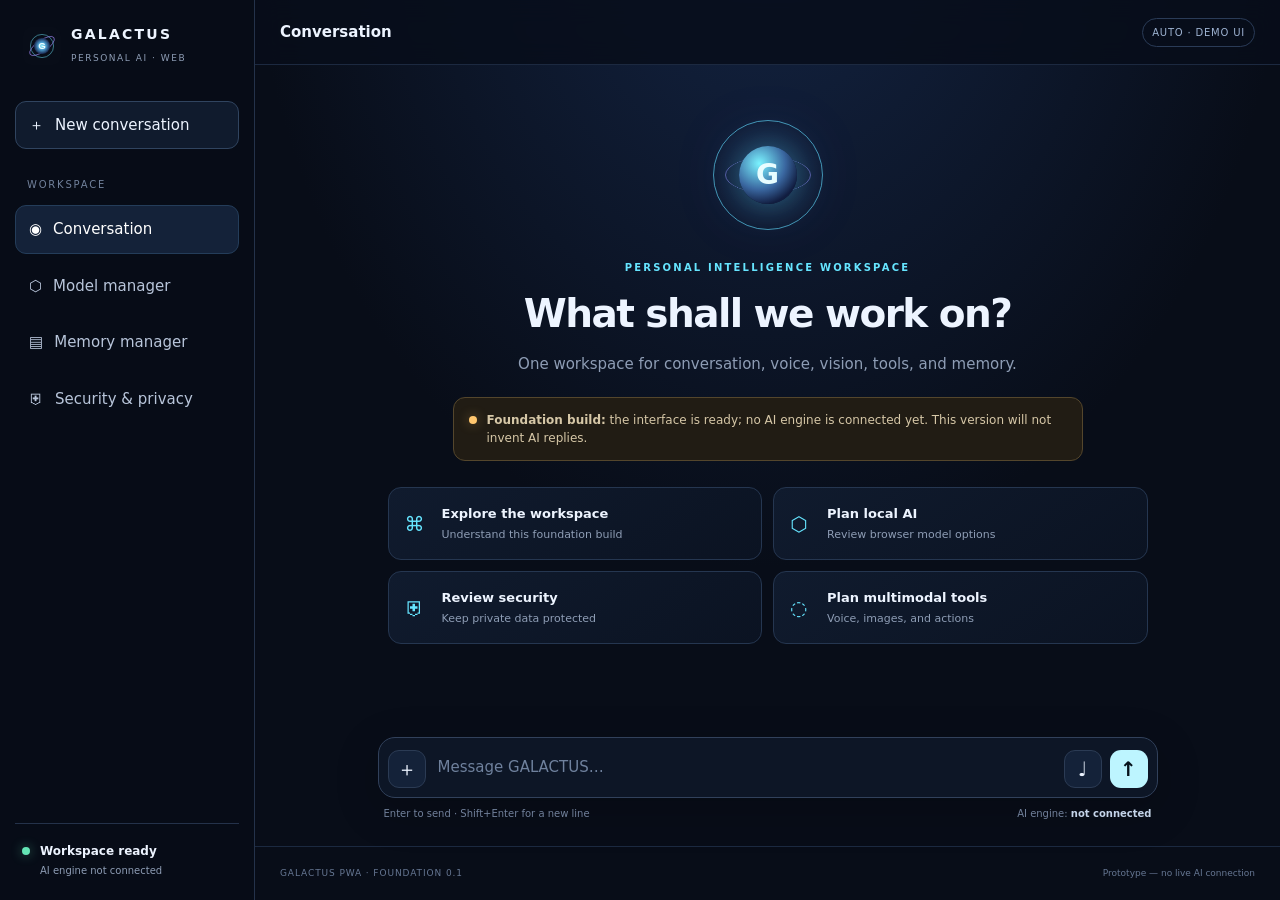
==== docs/index.html @ 1dd06856 "Add files via upload" ====
<!doctype html>
<html lang="en">
<head>
  <meta charset="utf-8"><meta name="viewport" content="width=device-width, initial-scale=1, viewport-fit=cover">
  <meta name="theme-color" content="#080d18"><meta name="description" content="GALACTUS PWA — personal AI workspace foundation">
  <link rel="manifest" href="manifest.webmanifest"><link rel="icon" href="icon.svg" type="image/svg+xml"><link rel="stylesheet" href="styles.css">
  <title>GALACTUS</title>
</head>
<body>
  <div class="app-shell">
    <aside class="sidebar" id="sidebar">
      <div class="brand"><img src="icon.svg" alt="" width="38" height="38"><div><strong>GALACTUS</strong><small>PERSONAL AI · WEB</small></div></div>
      <button class="new-chat" id="newChat">＋ <span>New conversation</span></button>
      <div class="side-label">WORKSPACE</div>
      <button class="nav-item active" data-view="chat">◉ <span>Conversation</span></button>
      <button class="nav-item" data-view="models">⬡ <span>Model manager</span></button>
      <button class="nav-item" data-view="memory">▤ <span>Memory manager</span></button>
      <button class="nav-item" data-view="security">⛨ <span>Security & privacy</span></button>
      <div class="sidebar-bottom"><span class="status-dot"></span><div><b>Workspace ready</b><small>AI engine not connected</small></div></div>
    </aside>
    <main class="main">
      <header class="topbar"><button id="menuToggle" class="icon-button" aria-label="Toggle navigation">☰</button><div class="top-title" id="topTitle">Conversation</div><div class="top-right"><span class="mode-pill">AUTO · DEMO UI</span><button id="installBtn" class="install-btn" hidden>Install</button></div></header>
      <section class="view active" id="view-chat">
        <div class="chat-scroll" id="chatScroll"><div class="welcome" id="welcome">
          <div class="core-wrap"><div class="core-ring ring-one"></div><div class="core-ring ring-two"></div><div class="core"><span>G</span></div></div>
          <p class="eyebrow">PERSONAL INTELLIGENCE WORKSPACE</p><h1>What shall we work on?</h1><p class="muted intro">One workspace for conversation, voice, vision, tools, and memory.</p>
          <div class="status-note"><span class="status-dot amber"></span><span><b>Foundation build:</b> the interface is ready; no AI engine is connected yet. This version will not invent AI replies.</span></div>
          <div class="suggestions"><button class="suggestion" data-prompt="Explain how this GALACTUS PWA foundation works."><span>⌘</span><b>Explore the workspace</b><small>Understand this foundation build</small></button><button class="suggestion" data-prompt="Help me plan the local AI engine integration."><span>⬡</span><b>Plan local AI</b><small>Review browser model options</small></button><button class="suggestion" data-prompt="List the security requirements before connecting an online model."><span>⛨</span><b>Review security</b><small>Keep private data protected</small></button><button class="suggestion" data-prompt="Help me plan voice and image features for the PWA."><span>◌</span><b>Plan multimodal tools</b><small>Voice, images, and actions</small></button></div>
        </div><div class="messages" id="messages" aria-live="polite"></div></div>
        <div class="composer-area"><div class="attachment-preview" id="attachmentPreview" hidden></div><form class="composer" id="chatForm"><button type="button" id="attachBtn" class="compose-tool" title="Choose an image" aria-label="Choose an image">＋</button><input type="file" id="imageInput" accept="image/*" hidden><textarea id="promptInput" rows="1" placeholder="Message GALACTUS…" aria-label="Message GALACTUS"></textarea><button type="button" id="voiceBtn" class="compose-tool" title="Voice input" aria-label="Voice input">♩</button><button type="submit" class="send-btn" aria-label="Send message">↑</button></form><div class="composer-foot"><span id="voiceStatus">Enter to send · Shift+Enter for a new line</span><span>AI engine: <b>not connected</b></span></div></div>
      </section>
      <section class="view panel-view" id="view-models"><div class="panel-heading"><p class="eyebrow">INTELLIGENCE</p><h1>Model manager</h1><p class="muted">Prepare the routing layer before adding real model runtimes.</p></div><div class="info-card"><div class="card-icon">⬡</div><div><h3>Local model runtime</h3><p>A browser runtime has not been selected or validated. Your existing GGUF model cannot be loaded directly by this page without a compatible runtime.</p><span class="tag pending">Not connected</span></div></div>
        <div class="info-card runtime-setup"><div class="card-icon">⌁</div><div class="runtime-content"><h3>Runtime connection test</h3><p>Connect this page to a backend you control. The URL is stored in this browser only; do not enter API keys here.</p><label for="backendUrl">Backend base URL</label><input id="backendUrl" type="url" placeholder="https://your-secure-backend.example" autocomplete="url"><div class="runtime-actions"><button id="saveBackendBtn" class="secondary-btn" type="button">Save URL</button><button id="testBackendBtn" class="secondary-btn" type="button">Test connection</button></div><p id="runtimeStatus" class="runtime-status" role="status">No backend configured. AI requests remain disabled.</p></div></div><div class="info-card"><div class="card-icon">⇄</div><div><h3>Online model routing</h3><p>Not connected. Requests must go through a secure backend. API keys must never be placed in client-side JavaScript.</p><span class="tag pending">Needs backend</span></div></div><div class="info-card"><div class="card-icon">◈</div><div><h3>Modes</h3><p>Planned: Auto, Fast, Reasoning, Creative, and Complex. These are UI placeholders until a router is implemented.</p><span class="tag">Planned</span></div></div></section>
      <section class="view panel-view" id="view-memory"><div class="panel-heading"><p class="eyebrow">USER CONTROL</p><h1>Memory manager</h1><p class="muted">This foundation stores conversation history only in this browser on this device.</p></div><div class="info-card"><div class="card-icon">▤</div><div><h3>Conversation storage</h3><p>Messages are saved in local browser storage. This is not encrypted vault storage and should not be used for secrets.</p><div class="card-actions"><button class="secondary-btn" id="exportBtn">Export conversations</button><button class="danger-btn" id="clearBtn">Delete local history</button></div></div></div><div class="info-card"><div class="card-icon">✧</div><div><h3>Persistent personal memory</h3><p>Not implemented yet. Future memory must be inspectable, editable, exportable, and deletable by the user.</p><span class="tag pending">Needs implementation</span></div></div></section>
      <section class="view panel-view" id="view-security"><div class="panel-heading"><p class="eyebrow">PROTECTION</p><h1>Security & privacy</h1><p class="muted">Controls and truthful status for this foundation build.</p></div><div class="info-card"><div class="card-icon">⛨</div><div><h3>Data handling</h3><p>Conversation history remains in this browser's local storage unless you export it. Clearing browser/site data may remove it. Do not enter passwords, API keys, or sensitive personal information.</p><span class="tag">Local-only UI</span></div></div><div class="info-card"><div class="card-icon">⌁</div><div><h3>Permissions</h3><p>Microphone access is requested only when you tap voice input and your browser supports speech recognition. Image selection stays on-device in this prototype; image understanding is not connected.</p><span class="tag">User initiated</span></div></div><div class="info-card"><div class="card-icon">⚠</div><div><h3>Before public deployment</h3><p>Use HTTPS, add a secure backend for online models, validate uploads, implement authentication if needed, and avoid logging private prompts.</p><span class="tag pending">Deployment checklist</span></div></div></section>
      <footer class="footer">GALACTUS PWA · FOUNDATION 0.1 <span>Prototype — no live AI connection</span></footer>
    </main>
  </div>
  <script src="app.js"></script>
</body></html>
---- docs/styles.css ----
:root{color-scheme:dark;--bg:#080d18;--panel:#0d1423;--panel2:#111b2d;--line:#24324a;--text:#edf4ff;--muted:#8e9db5;--cyan:#66e5ff;--violet:#a58bff;--amber:#ffc66e;--danger:#ff788b}*{box-sizing:border-box}body{margin:0;background:radial-gradient(ellipse at 60% -15%,#142545 0,transparent 48%),var(--bg);color:var(--text);font:15px/1.5 Inter,ui-sans-serif,system-ui,-apple-system,BlinkMacSystemFont,"Segoe UI",sans-serif}button,input,textarea{font:inherit}button{cursor:pointer;color:inherit}.app-shell{min-height:100dvh;display:flex}.sidebar{width:255px;flex-shrink:0;background:rgba(7,12,23,.92);border-right:1px solid var(--line);padding:22px 15px;display:flex;flex-direction:column;gap:8px}.brand{display:flex;align-items:center;gap:10px;padding:2px 8px 25px}.brand strong{letter-spacing:.16em;font-size:14px;display:block}.brand small{font-size:9px;letter-spacing:.17em;color:var(--muted)}.new-chat,.nav-item{border:1px solid transparent;background:transparent;border-radius:11px;padding:12px 13px;text-align:left;display:flex;gap:11px;align-items:center;color:#b8c5da}.new-chat{border-color:#30445f;background:#101b2d;color:var(--text);margin-bottom:20px}.new-chat:hover,.nav-item:hover,.nav-item.active{background:#142239;border-color:#243d5a;color:#fff}.side-label{font-size:10px;letter-spacing:.18em;color:#71819b;padding:0 12px 5px}.sidebar-bottom{margin-top:auto;border-top:1px solid var(--line);padding:18px 7px 0;display:flex;gap:10px;align-items:flex-start;font-size:12px}.sidebar-bottom b,.sidebar-bottom small{display:block}.sidebar-bottom small{color:var(--muted);margin-top:3px}.status-dot{width:8px;height:8px;display:inline-block;border-radius:50%;background:#64e5b5;box-shadow:0 0 12px #64e5b577;flex-shrink:0;margin-top:5px}.status-dot.amber{background:var(--amber);box-shadow:0 0 12px #ffc66e66}.main{min-width:0;flex:1;display:flex;flex-direction:column;min-height:100dvh}.topbar{height:65px;border-bottom:1px solid #1c2940;display:flex;align-items:center;padding:0 25px;gap:14px;background:#080e1bd9;backdrop-filter:blur(12px);position:sticky;top:0;z-index:4}.top-title{font-weight:600}.top-right{margin-left:auto;display:flex;align-items:center;gap:12px}.mode-pill,.tag{font-size:10px;letter-spacing:.08em;border:1px solid #2a3b57;color:#9eb3d2;border-radius:20px;padding:6px 9px}.install-btn{background:#d6f7ff;color:#07101c;border:0;border-radius:8px;padding:8px 12px;font-weight:700}.icon-button{display:none;background:none;border:0;font-size:20px}.view{display:none;flex:1;min-height:0}.view.active{display:flex;flex-direction:column}.chat-scroll{flex:1;overflow:auto;padding:32px 20px 22px}.welcome{max-width:760px;margin:18px auto 28px;text-align:center}.core-wrap{height:120px;width:120px;position:relative;margin:0 auto 25px;display:grid;place-items:center}.core{width:58px;height:58px;border-radius:50%;display:grid;place-items:center;font-size:28px;font-weight:800;color:#e8fdff;background:radial-gradient(circle at 35% 30%,#7af3ff,#3a67a0 47%,#111d40 75%);box-shadow:0 0 35px #55dfff77,0 0 75px #775aff33;z-index:1}.core-ring{position:absolute;border:1px solid #63dfffa0;border-radius:50%;inset:5px;animation:rotate 14s linear infinite}.ring-two{inset:17px;border-color:#9c8dff80;transform:rotateX(65deg);animation-direction:reverse}.eyebrow{font-size:10px;letter-spacing:.22em;color:var(--cyan);font-weight:700}.welcome h1,.panel-heading h1{font-size:clamp(28px,4vw,39px);letter-spacing:-.04em;margin:9px 0}.muted{color:var(--muted)}.intro{margin:0 auto 22px}.status-note{display:flex;gap:10px;text-align:left;align-items:flex-start;max-width:630px;margin:0 auto 26px;padding:13px 15px;border:1px solid #54462c;background:#211c14;border-radius:12px;color:#d6c7a7;font-size:12px}.status-note .status-dot{margin-top:5px}.suggestions{display:grid;grid-template-columns:repeat(2,minmax(0,1fr));gap:11px;text-align:left}.suggestion{padding:16px;background:linear-gradient(145deg,#101b2e,#0b1322);border:1px solid #253650;border-radius:13px;display:grid;grid-template-columns:28px 1fr;column-gap:9px;text-align:left;align-items:center}.suggestion:hover{border-color:#5d9bc2;transform:translateY(-1px)}.suggestion>span{grid-row:span 2;color:var(--cyan);font-size:20px}.suggestion b{font-size:13px}.suggestion small{font-size:11px;color:var(--muted);margin-top:3px}.messages{max-width:760px;margin:0 auto;width:100%}.message{display:flex;gap:10px;margin:15px 0;align-items:flex-start}.message.user{justify-content:flex-end}.bubble{max-width:min(85%,650px);padding:12px 15px;border:1px solid #283750;background:#111b2c;border-radius:14px;white-space:pre-wrap;overflow-wrap:anywhere}.user .bubble{background:#18314a;border-color:#2d5876}.avatar{width:29px;height:29px;border-radius:9px;display:grid;place-items:center;flex-shrink:0;background:#172943;color:var(--cyan);font-weight:800}.composer-area{padding:0 20px max(17px,env(safe-area-inset-bottom));width:100%;max-width:820px;margin:0 auto}.composer{display:flex;align-items:flex-end;gap:8px;padding:9px;border:1px solid #31415b;border-radius:17px;background:#0d1626;box-shadow:0 12px 45px #0003}.composer:focus-within{border-color:#5ca8d0}.composer textarea{flex:1;resize:none;max-height:160px;min-height:38px;outline:0;border:0;background:transparent;color:var(--text);padding:9px 4px}.composer textarea::placeholder{color:#6f819d}.compose-tool,.send-btn{width:38px;height:38px;border-radius:11px;border:1px solid #2b3b54;background:#142239;flex-shrink:0;font-size:20px}.send-btn{background:#bdf5ff;color:#06121b;font-weight:900;border:0}.composer-foot{display:flex;justify-content:space-between;gap:12px;padding:8px 6px;color:#71819b;font-size:10px}.composer-foot b{color:#c4d4e9}.attachment-preview{padding:8px 12px;margin-bottom:7px;border:1px solid var(--line);border-radius:10px;color:var(--muted);font-size:12px}.panel-view{padding:40px clamp(20px,6vw,75px);max-width:1000px;width:100%;margin:0 auto}.panel-heading{margin-bottom:25px}.panel-heading .eyebrow{margin-bottom:4px}.panel-heading h1{font-size:32px}.info-card{display:flex;gap:16px;border:1px solid #253650;background:linear-gradient(140deg,#101a2b,#0b1220);border-radius:15px;padding:20px;margin:12px 0}.card-icon{width:42px;height:42px;display:grid;place-items:center;border:1px solid #2c4a68;border-radius:12px;color:var(--cyan);font-size:21px;flex-shrink:0}.info-card h3{margin:0 0 7px;font-size:15px}.info-card p{color:var(--muted);font-size:13px;margin:0 0 12px}.tag.pending{border-color:#5b4b2f;color:#e4bd79}.card-actions{display:flex;flex-wrap:wrap;gap:8px;margin-top:14px}.secondary-btn,.danger-btn{border:1px solid #344660;background:#17253a;border-radius:9px;padding:9px 12px;font-size:12px}.danger-btn{border-color:#663442;color:#ff9aaa;background:#2b1722}.footer{margin-top:auto;padding:20px 25px;border-top:1px solid #1b2940;color:#667793;font-size:9px;letter-spacing:.1em;display:flex;justify-content:space-between;gap:12px}.footer span{letter-spacing:0}@keyframes rotate{to{transform:rotate(360deg)}}@media(max-width:760px){.sidebar{position:fixed;z-index:8;inset:0 auto 0 0;width:260px;transform:translateX(-105%);transition:transform .2s;box-shadow:20px 0 60px #0007}.sidebar.open{transform:translateX(0)}.icon-button{display:block}.topbar{height:58px;padding:0 14px}.chat-scroll{padding:18px 14px}.welcome{margin-top:15px}.core-wrap{transform:scale(.85);margin-bottom:12px}.suggestions{gap:8px}.suggestion{padding:12px 10px;grid-template-columns:22px 1fr}.suggestion b{font-size:12px}.suggestion small{font-size:10px}.composer-area{padding-left:12px;padding-right:12px}.composer-foot{font-size:9px}.panel-view{padding:25px 15px}.info-card{padding:15px;gap:12px}.footer{padding:16px;flex-wrap:wrap}.mode-pill{display:none}}@media(max-width:380px){.suggestions{grid-template-columns:1fr}.suggestion{grid-template-columns:28px 1fr}.welcome h1{font-size:27px}.composer-foot span:last-child{display:none}}

/* Build 2 runtime configuration controls */
.runtime-content{width:100%;min-width:0}.runtime-content label{display:block;margin:14px 0 7px;color:var(--muted);font-size:12px}.runtime-content input{width:100%;box-sizing:border-box;padding:12px 13px;border:1px solid var(--line);border-radius:10px;background:rgba(7,13,25,.8);color:var(--text);font:inherit;outline:none}.runtime-content input:focus{border-color:var(--accent,#72e5ff)}.runtime-actions{display:flex;gap:9px;flex-wrap:wrap;margin-top:10px}.secondary-btn{border:1px solid var(--line);border-radius:9px;padding:9px 13px;background:rgba(255,255,255,.05);color:var(--text);font:inherit;cursor:pointer}.runtime-status{margin-top:12px!important;font-size:13px!important;overflow-wrap:anywhere}.runtime-status.good{color:#8ce8b2}
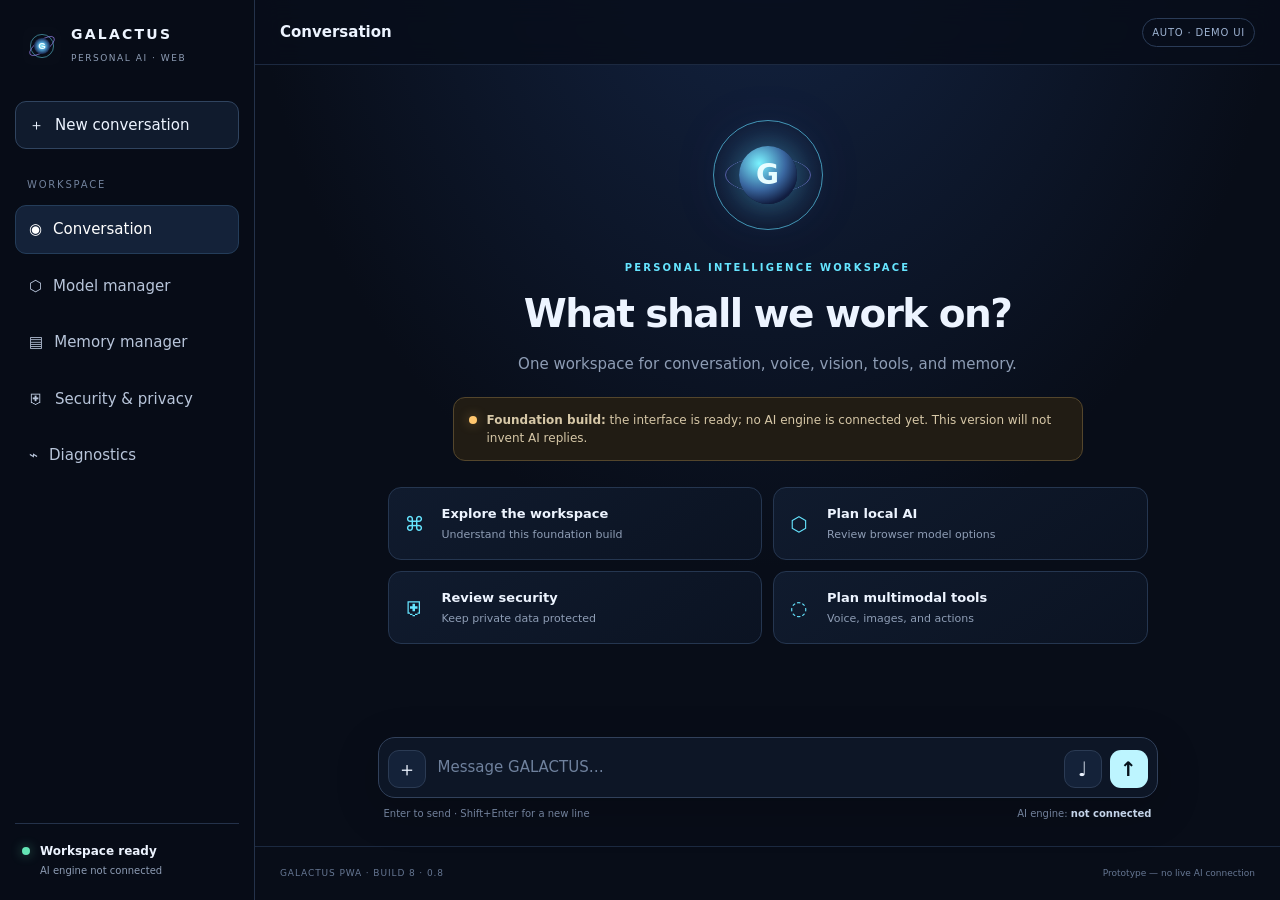
==== commit 5182d68f: "Add files via upload" ====
--- a/docs/index.html
+++ b/docs/index.html
@@ -16,6 +16,7 @@
       <button class="nav-item" data-view="models">⬡ <span>Model manager</span></button>
       <button class="nav-item" data-view="memory">▤ <span>Memory manager</span></button>
       <button class="nav-item" data-view="security">⛨ <span>Security & privacy</span></button>
+      <button class="nav-item" data-view="diagnostics">⌁ <span>Diagnostics</span></button>
       <div class="sidebar-bottom"><span class="status-dot"></span><div><b>Workspace ready</b><small>AI engine not connected</small></div></div>
     </aside>
     <main class="main">
@@ -33,7 +34,8 @@
         <div class="info-card runtime-setup"><div class="card-icon">⌁</div><div class="runtime-content"><h3>Runtime connection test</h3><p>Connect this page to a backend you control. The URL is stored in this browser only; do not enter API keys here.</p><label for="backendUrl">Backend base URL</label><input id="backendUrl" type="url" placeholder="https://your-secure-backend.example" autocomplete="url"><div class="runtime-actions"><button id="saveBackendBtn" class="secondary-btn" type="button">Save URL</button><button id="testBackendBtn" class="secondary-btn" type="button">Test connection</button></div><p id="runtimeStatus" class="runtime-status" role="status">No backend configured. AI requests remain disabled.</p></div></div><div class="info-card"><div class="card-icon">⇄</div><div><h3>Online model routing</h3><p>Not connected. Requests must go through a secure backend. API keys must never be placed in client-side JavaScript.</p><span class="tag pending">Needs backend</span></div></div><div class="info-card"><div class="card-icon">◈</div><div><h3>Modes</h3><p>Planned: Auto, Fast, Reasoning, Creative, and Complex. These are UI placeholders until a router is implemented.</p><span class="tag">Planned</span></div></div></section>
       <section class="view panel-view" id="view-memory"><div class="panel-heading"><p class="eyebrow">USER CONTROL</p><h1>Memory manager</h1><p class="muted">This foundation stores conversation history only in this browser on this device.</p></div><div class="info-card"><div class="card-icon">▤</div><div><h3>Conversation storage</h3><p>Messages are saved in local browser storage. This is not encrypted vault storage and should not be used for secrets.</p><div class="card-actions"><button class="secondary-btn" id="exportBtn">Export conversations</button><button class="danger-btn" id="clearBtn">Delete local history</button></div></div></div><div class="info-card"><div class="card-icon">✧</div><div><h3>Persistent personal memory</h3><p>Not implemented yet. Future memory must be inspectable, editable, exportable, and deletable by the user.</p><span class="tag pending">Needs implementation</span></div></div></section>
       <section class="view panel-view" id="view-security"><div class="panel-heading"><p class="eyebrow">PROTECTION</p><h1>Security & privacy</h1><p class="muted">Controls and truthful status for this foundation build.</p></div><div class="info-card"><div class="card-icon">⛨</div><div><h3>Data handling</h3><p>Conversation history remains in this browser's local storage unless you export it. Clearing browser/site data may remove it. Do not enter passwords, API keys, or sensitive personal information.</p><span class="tag">Local-only UI</span></div></div><div class="info-card"><div class="card-icon">⌁</div><div><h3>Permissions</h3><p>Microphone access is requested only when you tap voice input and your browser supports speech recognition. Image selection stays on-device in this prototype; image understanding is not connected.</p><span class="tag">User initiated</span></div></div><div class="info-card"><div class="card-icon">⚠</div><div><h3>Before public deployment</h3><p>Use HTTPS, add a secure backend for online models, validate uploads, implement authentication if needed, and avoid logging private prompts.</p><span class="tag pending">Deployment checklist</span></div></div></section>
-      <footer class="footer">GALACTUS PWA · FOUNDATION 0.1 <span>Prototype — no live AI connection</span></footer>
+      <section class="view panel-view" id="view-diagnostics"><div class="panel-heading"><p class="eyebrow">SELF CHECK</p><h1>Diagnostics</h1><p class="muted">Run browser-side checks on this installed PWA. These checks do not claim that a real model is connected.</p></div><div class="info-card"><div class="card-icon">✓</div><div class="runtime-content"><h3>Application checks</h3><p>Checks the manifest, browser storage, service-worker registration, and cached app shell where supported.</p><button class="secondary-btn" id="runDiagnosticsBtn" type="button">Run self-tests</button><p id="diagnosticsSummary" class="runtime-status" role="status">Not run yet.</p><div id="diagnosticsResults" class="diagnostics-results" aria-live="polite"></div></div></div><div class="info-card"><div class="card-icon">ⓘ</div><div><h3>What this means</h3><p>Passing checks confirm browser/PWA basics only. They do not prove that chat reaches a live backend, that Qwen/GALACTUS models load, or that AI can generate offline.</p><span class="tag pending">Real inference requires separate testing</span></div></div></section>
+      <footer class="footer">GALACTUS PWA · BUILD 8 · 0.8 <span>Prototype — no live AI connection</span></footer>
     </main>
   </div>
   <script src="app.js"></script>
--- a/docs/styles.css
+++ b/docs/styles.css
@@ -2,3 +2,6 @@
 
 /* Build 2 runtime configuration controls */
 .runtime-content{width:100%;min-width:0}.runtime-content label{display:block;margin:14px 0 7px;color:var(--muted);font-size:12px}.runtime-content input{width:100%;box-sizing:border-box;padding:12px 13px;border:1px solid var(--line);border-radius:10px;background:rgba(7,13,25,.8);color:var(--text);font:inherit;outline:none}.runtime-content input:focus{border-color:var(--accent,#72e5ff)}.runtime-actions{display:flex;gap:9px;flex-wrap:wrap;margin-top:10px}.secondary-btn{border:1px solid var(--line);border-radius:9px;padding:9px 13px;background:rgba(255,255,255,.05);color:var(--text);font:inherit;cursor:pointer}.runtime-status{margin-top:12px!important;font-size:13px!important;overflow-wrap:anywhere}.runtime-status.good{color:#8ce8b2}
+
+/* Build 8 browser diagnostics */
+.diagnostics-results{display:grid;gap:10px;margin-top:14px}.diagnostic-row{display:flex;align-items:flex-start;gap:10px;padding:12px;border:1px solid var(--border,#253047);border-radius:12px;background:rgba(255,255,255,.025)}.diagnostic-row>div{display:grid;gap:4px;min-width:0}.diagnostic-row small{color:var(--muted,#9ba8bd);overflow-wrap:anywhere;line-height:1.45}.diagnostic-badge{font-size:10px;font-weight:800;letter-spacing:.06em;padding:5px 7px;border-radius:6px}.diagnostic-badge.pass{color:#73e5b1;background:rgba(30,180,115,.13)}.diagnostic-badge.fail{color:#ffd17a;background:rgba(230,160,45,.14)}
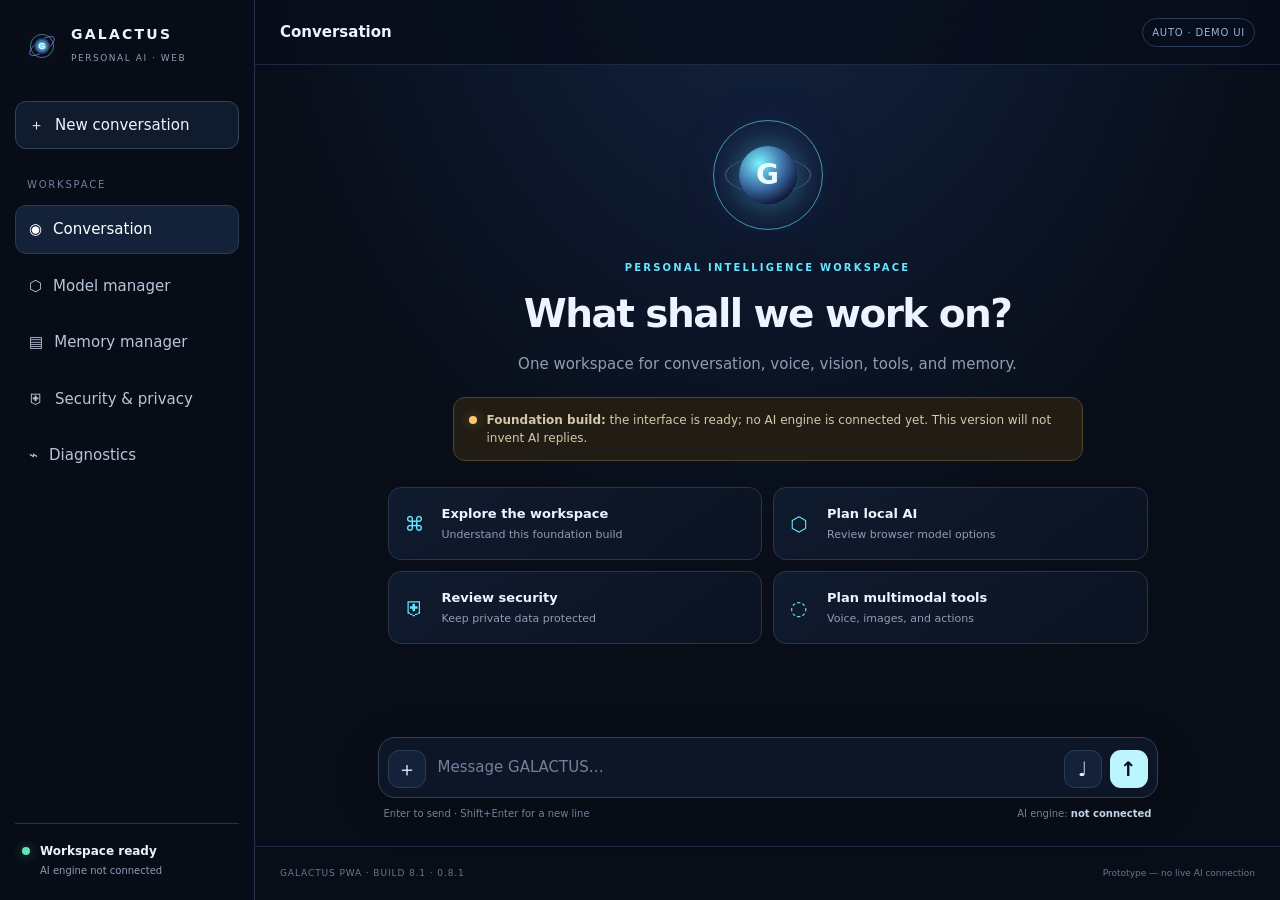
==== commit 9569142a: "Add files via upload" ====
--- a/docs/index.html
+++ b/docs/index.html
@@ -35,8 +35,9 @@
       <section class="view panel-view" id="view-memory"><div class="panel-heading"><p class="eyebrow">USER CONTROL</p><h1>Memory manager</h1><p class="muted">This foundation stores conversation history only in this browser on this device.</p></div><div class="info-card"><div class="card-icon">▤</div><div><h3>Conversation storage</h3><p>Messages are saved in local browser storage. This is not encrypted vault storage and should not be used for secrets.</p><div class="card-actions"><button class="secondary-btn" id="exportBtn">Export conversations</button><button class="danger-btn" id="clearBtn">Delete local history</button></div></div></div><div class="info-card"><div class="card-icon">✧</div><div><h3>Persistent personal memory</h3><p>Not implemented yet. Future memory must be inspectable, editable, exportable, and deletable by the user.</p><span class="tag pending">Needs implementation</span></div></div></section>
       <section class="view panel-view" id="view-security"><div class="panel-heading"><p class="eyebrow">PROTECTION</p><h1>Security & privacy</h1><p class="muted">Controls and truthful status for this foundation build.</p></div><div class="info-card"><div class="card-icon">⛨</div><div><h3>Data handling</h3><p>Conversation history remains in this browser's local storage unless you export it. Clearing browser/site data may remove it. Do not enter passwords, API keys, or sensitive personal information.</p><span class="tag">Local-only UI</span></div></div><div class="info-card"><div class="card-icon">⌁</div><div><h3>Permissions</h3><p>Microphone access is requested only when you tap voice input and your browser supports speech recognition. Image selection stays on-device in this prototype; image understanding is not connected.</p><span class="tag">User initiated</span></div></div><div class="info-card"><div class="card-icon">⚠</div><div><h3>Before public deployment</h3><p>Use HTTPS, add a secure backend for online models, validate uploads, implement authentication if needed, and avoid logging private prompts.</p><span class="tag pending">Deployment checklist</span></div></div></section>
       <section class="view panel-view" id="view-diagnostics"><div class="panel-heading"><p class="eyebrow">SELF CHECK</p><h1>Diagnostics</h1><p class="muted">Run browser-side checks on this installed PWA. These checks do not claim that a real model is connected.</p></div><div class="info-card"><div class="card-icon">✓</div><div class="runtime-content"><h3>Application checks</h3><p>Checks the manifest, browser storage, service-worker registration, and cached app shell where supported.</p><button class="secondary-btn" id="runDiagnosticsBtn" type="button">Run self-tests</button><p id="diagnosticsSummary" class="runtime-status" role="status">Not run yet.</p><div id="diagnosticsResults" class="diagnostics-results" aria-live="polite"></div></div></div><div class="info-card"><div class="card-icon">ⓘ</div><div><h3>What this means</h3><p>Passing checks confirm browser/PWA basics only. They do not prove that chat reaches a live backend, that Qwen/GALACTUS models load, or that AI can generate offline.</p><span class="tag pending">Real inference requires separate testing</span></div></div></section>
-      <footer class="footer">GALACTUS PWA · BUILD 8 · 0.8 <span>Prototype — no live AI connection</span></footer>
+      <footer class="footer">GALACTUS PWA · BUILD 8.1 · 0.8.1 <span>Prototype — no live AI connection</span></footer>
     </main>
   </div>
+  <script src="runtime.js"></script>
   <script src="app.js"></script>
 </body></html>
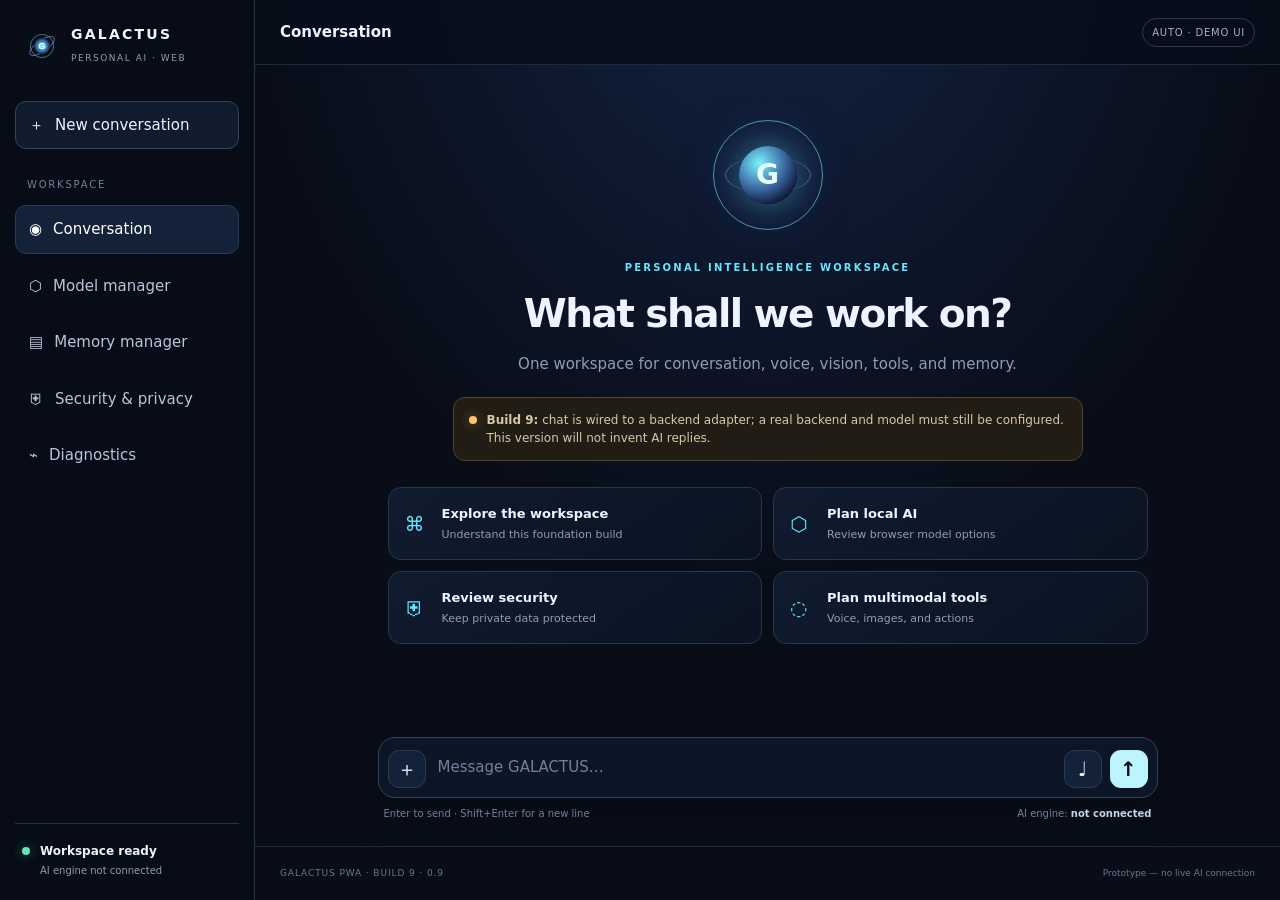
==== commit 7476f9fa: "Add files via upload" ====
--- a/docs/index.html
+++ b/docs/index.html
@@ -25,17 +25,17 @@
         <div class="chat-scroll" id="chatScroll"><div class="welcome" id="welcome">
           <div class="core-wrap"><div class="core-ring ring-one"></div><div class="core-ring ring-two"></div><div class="core"><span>G</span></div></div>
           <p class="eyebrow">PERSONAL INTELLIGENCE WORKSPACE</p><h1>What shall we work on?</h1><p class="muted intro">One workspace for conversation, voice, vision, tools, and memory.</p>
-          <div class="status-note"><span class="status-dot amber"></span><span><b>Foundation build:</b> the interface is ready; no AI engine is connected yet. This version will not invent AI replies.</span></div>
+          <div class="status-note"><span class="status-dot amber"></span><span><b>Build 9:</b> chat is wired to a backend adapter; a real backend and model must still be configured. This version will not invent AI replies.</span></div>
           <div class="suggestions"><button class="suggestion" data-prompt="Explain how this GALACTUS PWA foundation works."><span>⌘</span><b>Explore the workspace</b><small>Understand this foundation build</small></button><button class="suggestion" data-prompt="Help me plan the local AI engine integration."><span>⬡</span><b>Plan local AI</b><small>Review browser model options</small></button><button class="suggestion" data-prompt="List the security requirements before connecting an online model."><span>⛨</span><b>Review security</b><small>Keep private data protected</small></button><button class="suggestion" data-prompt="Help me plan voice and image features for the PWA."><span>◌</span><b>Plan multimodal tools</b><small>Voice, images, and actions</small></button></div>
         </div><div class="messages" id="messages" aria-live="polite"></div></div>
-        <div class="composer-area"><div class="attachment-preview" id="attachmentPreview" hidden></div><form class="composer" id="chatForm"><button type="button" id="attachBtn" class="compose-tool" title="Choose an image" aria-label="Choose an image">＋</button><input type="file" id="imageInput" accept="image/*" hidden><textarea id="promptInput" rows="1" placeholder="Message GALACTUS…" aria-label="Message GALACTUS"></textarea><button type="button" id="voiceBtn" class="compose-tool" title="Voice input" aria-label="Voice input">♩</button><button type="submit" class="send-btn" aria-label="Send message">↑</button></form><div class="composer-foot"><span id="voiceStatus">Enter to send · Shift+Enter for a new line</span><span>AI engine: <b>not connected</b></span></div></div>
+        <div class="composer-area"><div class="attachment-preview" id="attachmentPreview" hidden></div><form class="composer" id="chatForm"><button type="button" id="attachBtn" class="compose-tool" title="Choose an image" aria-label="Choose an image">＋</button><input type="file" id="imageInput" accept="image/*" hidden><textarea id="promptInput" rows="1" placeholder="Message GALACTUS…" aria-label="Message GALACTUS"></textarea><button type="button" id="voiceBtn" class="compose-tool" title="Voice input" aria-label="Voice input">♩</button><button type="submit" class="send-btn" aria-label="Send message">↑</button></form><div class="composer-foot"><span id="voiceStatus">Enter to send · Shift+Enter for a new line</span><span>AI engine: <b id="chatEngineStatus">not connected</b></span></div></div>
       </section>
       <section class="view panel-view" id="view-models"><div class="panel-heading"><p class="eyebrow">INTELLIGENCE</p><h1>Model manager</h1><p class="muted">Prepare the routing layer before adding real model runtimes.</p></div><div class="info-card"><div class="card-icon">⬡</div><div><h3>Local model runtime</h3><p>A browser runtime has not been selected or validated. Your existing GGUF model cannot be loaded directly by this page without a compatible runtime.</p><span class="tag pending">Not connected</span></div></div>
         <div class="info-card runtime-setup"><div class="card-icon">⌁</div><div class="runtime-content"><h3>Runtime connection test</h3><p>Connect this page to a backend you control. The URL is stored in this browser only; do not enter API keys here.</p><label for="backendUrl">Backend base URL</label><input id="backendUrl" type="url" placeholder="https://your-secure-backend.example" autocomplete="url"><div class="runtime-actions"><button id="saveBackendBtn" class="secondary-btn" type="button">Save URL</button><button id="testBackendBtn" class="secondary-btn" type="button">Test connection</button></div><p id="runtimeStatus" class="runtime-status" role="status">No backend configured. AI requests remain disabled.</p></div></div><div class="info-card"><div class="card-icon">⇄</div><div><h3>Online model routing</h3><p>Not connected. Requests must go through a secure backend. API keys must never be placed in client-side JavaScript.</p><span class="tag pending">Needs backend</span></div></div><div class="info-card"><div class="card-icon">◈</div><div><h3>Modes</h3><p>Planned: Auto, Fast, Reasoning, Creative, and Complex. These are UI placeholders until a router is implemented.</p><span class="tag">Planned</span></div></div></section>
       <section class="view panel-view" id="view-memory"><div class="panel-heading"><p class="eyebrow">USER CONTROL</p><h1>Memory manager</h1><p class="muted">This foundation stores conversation history only in this browser on this device.</p></div><div class="info-card"><div class="card-icon">▤</div><div><h3>Conversation storage</h3><p>Messages are saved in local browser storage. This is not encrypted vault storage and should not be used for secrets.</p><div class="card-actions"><button class="secondary-btn" id="exportBtn">Export conversations</button><button class="danger-btn" id="clearBtn">Delete local history</button></div></div></div><div class="info-card"><div class="card-icon">✧</div><div><h3>Persistent personal memory</h3><p>Not implemented yet. Future memory must be inspectable, editable, exportable, and deletable by the user.</p><span class="tag pending">Needs implementation</span></div></div></section>
       <section class="view panel-view" id="view-security"><div class="panel-heading"><p class="eyebrow">PROTECTION</p><h1>Security & privacy</h1><p class="muted">Controls and truthful status for this foundation build.</p></div><div class="info-card"><div class="card-icon">⛨</div><div><h3>Data handling</h3><p>Conversation history remains in this browser's local storage unless you export it. Clearing browser/site data may remove it. Do not enter passwords, API keys, or sensitive personal information.</p><span class="tag">Local-only UI</span></div></div><div class="info-card"><div class="card-icon">⌁</div><div><h3>Permissions</h3><p>Microphone access is requested only when you tap voice input and your browser supports speech recognition. Image selection stays on-device in this prototype; image understanding is not connected.</p><span class="tag">User initiated</span></div></div><div class="info-card"><div class="card-icon">⚠</div><div><h3>Before public deployment</h3><p>Use HTTPS, add a secure backend for online models, validate uploads, implement authentication if needed, and avoid logging private prompts.</p><span class="tag pending">Deployment checklist</span></div></div></section>
       <section class="view panel-view" id="view-diagnostics"><div class="panel-heading"><p class="eyebrow">SELF CHECK</p><h1>Diagnostics</h1><p class="muted">Run browser-side checks on this installed PWA. These checks do not claim that a real model is connected.</p></div><div class="info-card"><div class="card-icon">✓</div><div class="runtime-content"><h3>Application checks</h3><p>Checks the manifest, browser storage, service-worker registration, and cached app shell where supported.</p><button class="secondary-btn" id="runDiagnosticsBtn" type="button">Run self-tests</button><p id="diagnosticsSummary" class="runtime-status" role="status">Not run yet.</p><div id="diagnosticsResults" class="diagnostics-results" aria-live="polite"></div></div></div><div class="info-card"><div class="card-icon">ⓘ</div><div><h3>What this means</h3><p>Passing checks confirm browser/PWA basics only. They do not prove that chat reaches a live backend, that Qwen/GALACTUS models load, or that AI can generate offline.</p><span class="tag pending">Real inference requires separate testing</span></div></div></section>
-      <footer class="footer">GALACTUS PWA · BUILD 8.1 · 0.8.1 <span>Prototype — no live AI connection</span></footer>
+      <footer class="footer">GALACTUS PWA · BUILD 9 · 0.9 <span>Prototype — no live AI connection</span></footer>
     </main>
   </div>
   <script src="runtime.js"></script>
